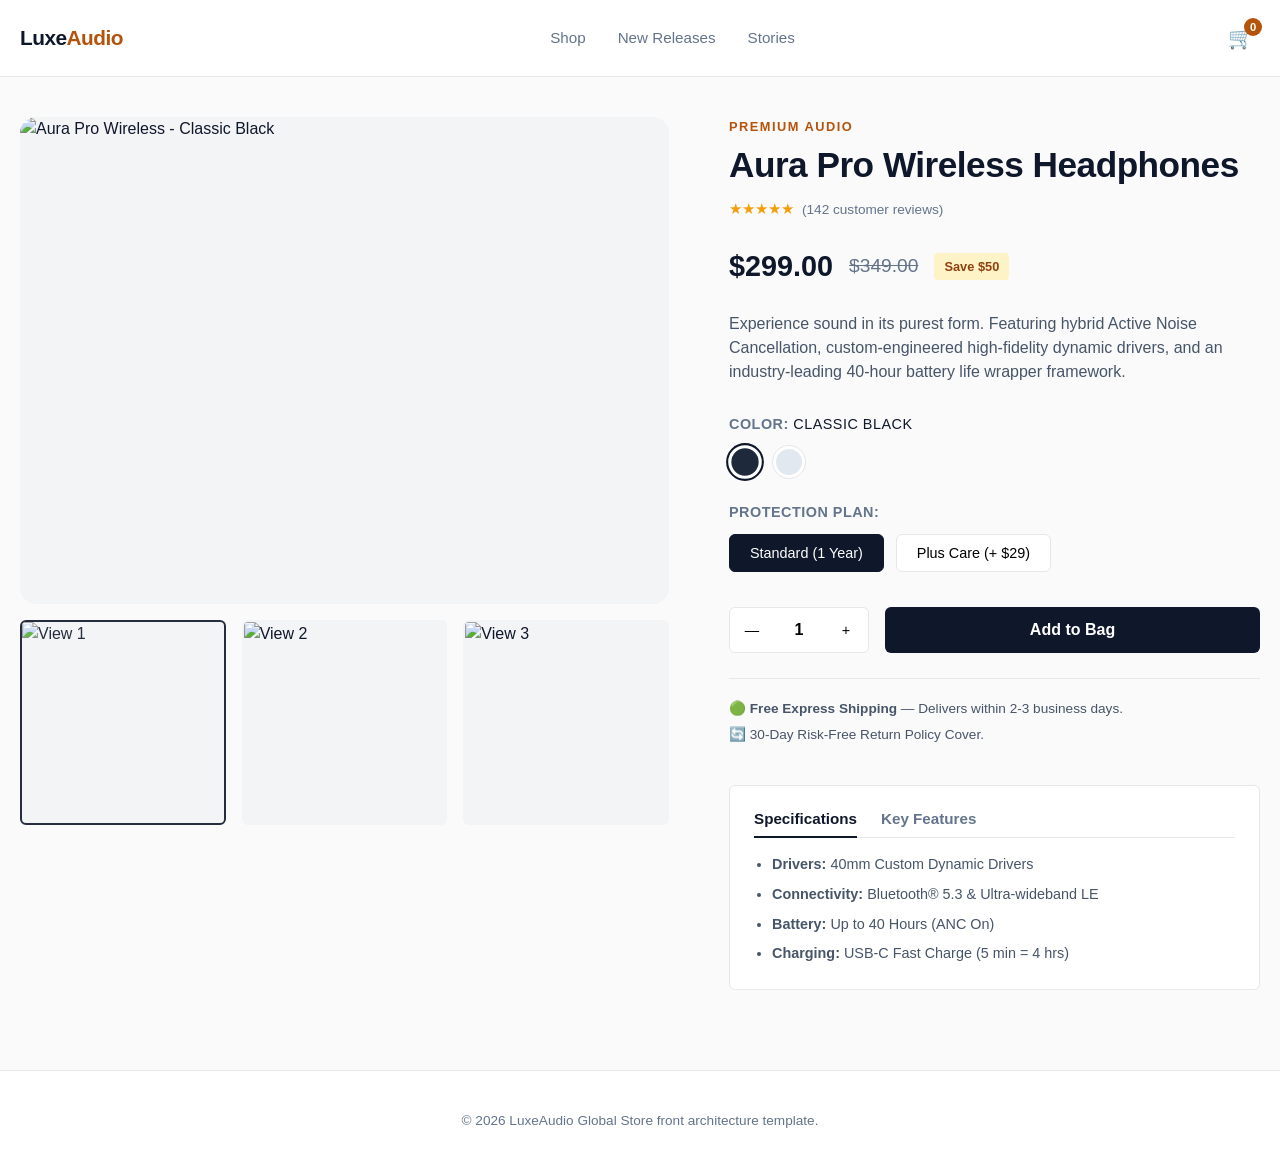
==== index.html @ 9e15b340 "itial project setup" ====
<!DOCTYPE html>
<html lang="en">
<head>
    <meta charset="UTF-8">
    <meta name="viewport" content="width=device-width, initial-scale=1.0">
    <title>Aura Pro Wireless Headphones | LuxeAudio</title>
    <link rel="stylesheet" href="style.css">
    <!-- Google Fonts -->
    <link rel="preconnect" href="https://googleapis.com">
    <link rel="preconnect" href="https://gstatic.com" crossorigin>
    <link href="https://googleapis.com/css2?family=Plus+Jakarta+Sans:wght@300;400;500;600;700&display=swap" rel="stylesheet">
</head>
<body>

    <!-- Header / Navigation -->
    <header class="header">
        <nav class="navbar">
            <a href="#" class="logo">Luxe<span>Audio</span></a>
            <ul class="nav-menu">
                <li><a href="#">Shop</a></li>
                <li><a href="#">New Releases</a></li>
                <li><a href="#">Stories</a></li>
            </ul>
            <div class="nav-actions">
                <button class="cart-icon-btn">
                    <span class="icon">🛒</span>
                    <span class="cart-badge" id="cart-count">0</span>
                </button>
            </div>
        </nav>
    </header>

    <!-- Main Product Layout Container -->
    <main class="product-container">
        
        <!-- Left Column: Interactive Image Gallery -->
        <section class="product-gallery">
            <div class="main-image-container">
                <!-- Using placeholder images representing product color variants/angles -->
                <img src="https://unsplash.com" alt="Aura Pro Wireless - Classic Black" id="main-product-img">
            </div>
            <div class="thumbnail-grid">
                <img src="https://unsplash.com" alt="View 1" class="thumb active">
                <img src="https://unsplash.com" alt="View 2" class="thumb">
                <img src="https://unsplash.com" alt="View 3" class="thumb">
            </div>
        </section>

        <!-- Right Column: Product E-commerce Engine Info -->
        <section class="product-details">
            <span class="brand-tag">Premium Audio</span>
            <h1 class="product-title">Aura Pro Wireless Headphones</h1>
            
            <!-- Rating Row -->
            <div class="rating-container">
                <span class="stars">★★★★★</span>
                <span class="reviews-count">(142 customer reviews)</span>
            </div>

            <!-- Price Row -->
            <div class="price-row">
                <span class="current-price" id="price-display">$299.00</span>
                <span class="original-price">$349.00</span>
                <span class="discount-badge">Save $50</span>
            </div>

            <p class="product-short-description">
                Experience sound in its purest form. Featuring hybrid Active Noise Cancellation, custom-engineered high-fidelity dynamic drivers, and an industry-leading 40-hour battery life wrapper framework.
            </p>

            <!-- Color Options Selection -->
            <div class="option-group">
                <h4>Color: <span id="color-label" style="font-weight: 500; color: var(--text-dark);">Classic Black</span></h4>
                <div class="color-picker">
                    <button class="color-dot active" data-color="Classic Black" data-price="299.00" data-img="https://unsplash.com" style="background-color: #1e293b;"></button>
                    <button class="color-dot" data-color="Platinum White" data-price="319.00" data-img="https://unsplash.com" style="background-color: #e2e8f0;"></button>
                </div>
            </div>

            <!-- Configuration / Warranty Selector -->
            <div class="option-group">
                <h4>Protection Plan:</h4>
                <div class="size-selector">
                    <button class="size-btn active">Standard (1 Year)</button>
                    <button class="size-btn">Plus Care (+ $29)</button>
                </div>
            </div>

            <!-- Purchase Operations Row -->
            <div class="purchase-row">
                <div class="quantity-counter">
                    <button id="qty-minus">—</button>
                    <input type="number" id="qty-input" value="1" min="1" max="10" readonly>
                    <button id="qty-plus">+</button>
                </div>
                <button class="btn btn-primary" id="add-to-cart-btn">Add to Bag</button>
            </div>

            <!-- Shipping Status Info -->
            <div class="shipping-info">
                <p>🟢 <strong>Free Express Shipping</strong> — Delivers within 2-3 business days.</p>
                <p>🔄 30-Day Risk-Free Return Policy Cover.</p>
            </div>

            <!-- Description Tabs Module -->
            <div class="tabs-container">
                <div class="tabs-header">
                    <button class="tab-link active" data-tab="specs">Specifications</button>
                    <button class="tab-link" data-tab="features">Key Features</button>
                </div>
                <div class="tab-content active" id="specs">
                    <ul>
                        <li><strong>Drivers:</strong> 40mm Custom Dynamic Drivers</li>
                        <li><strong>Connectivity:</strong> Bluetooth® 5.3 & Ultra-wideband LE</li>
                        <li><strong>Battery:</strong> Up to 40 Hours (ANC On)</li>
                        <li><strong>Charging:</strong> USB-C Fast Charge (5 min = 4 hrs)</li>
                    </ul>
                </div>
                <div class="tab-content" id="features">
                    <p>Features smart transparency modes that adapt safely to ambient surroundings, ergonomic memory foam earcups wrapped in breathable protein leather fabrics, and full multi-point universal device pairing matrix arrays.</p>
                </div>
            </div>

        </section>
    </main>

    <!-- Footer -->
    <footer class="footer">
        <p>&copy; 2026 LuxeAudio Global Store front architecture template.</p>
    </footer>

    <script src="script.js"></script>
</body>
</html>
---- style.css ----
/* Premium E-Commerce Theme Setup variables */
:root {
    --primary-action: #0f172a;
    --primary-hover: #334155;
    --accent-gold: #b45309;
    --text-dark: #0f172a;
    --text-muted: #64748b;
    --bg-light: #fafafa;
    --bg-white: #ffffff;
    --border-light: #e5e7eb;
    --radius-sm: 6px;
    --radius-lg: 16px;
    --shadow-premium: 0 20px 25px -5px rgba(0,0,0,0.03), 0 10px 10px -5px rgba(0,0,0,0.02);
}

* {
    margin: 0;
    padding: 0;
    box-sizing: border-box;
    font-family: 'Plus Jakarta Sans', sans-serif;
}

body {
    background-color: var(--bg-light);
    color: var(--text-dark);
    line-height: 1.5;
}

/* Header Navbar Configuration */
.header {
    background: var(--bg-white);
    border-bottom: 1px solid var(--border-light);
    position: sticky;
    top: 0;
    z-index: 100;
}

.navbar {
    display: flex;
    justify-content: space-between;
    align-items: center;
    max-width: 1300px;
    margin: 0 auto;
    padding: 20px;
}

.logo {
    font-size: 1.3rem;
    font-weight: 700;
    text-decoration: none;
    color: var(--text-dark);
    letter-spacing: -0.5px;
}

.logo span { color: var(--accent-gold); }

.nav-menu {
    display: flex;
    list-style: none;
    gap: 32px;
}

.nav-menu a {
    text-decoration: none;
    color: var(--text-muted);
    font-weight: 500;
    font-size: 0.95rem;
    transition: color 0.2s;
}

.nav-menu a:hover { color: var(--text-dark); }

.cart-icon-btn {
    background: none;
    border: none;
    font-size: 1.3rem;
    cursor: pointer;
    position: relative;
    padding: 6px;
}

.cart-badge {
    position: absolute;
    top: -2px;
    right: -2px;
    background: var(--accent-gold);
    color: white;
    font-size: 0.7rem;
    width: 18px;
    height: 18px;
    border-radius: 50%;
    display: flex;
    align-items: center;
    justify-content: center;
    font-weight: 700;
}

/* Main Split Product Presentation Page Structure Layout */
.product-container {
    max-width: 1300px;
    margin: 40px auto;
    padding: 0 20px;
    display: grid;
    grid-template-columns: 1.1fr 0.9fr;
    gap: 60px;
}

/* Gallery Module Layout mechanics */
.product-gallery {
    display: flex;
    flex-direction: column;
    gap: 16px;
}

.main-image-container {
    background: #f3f4f6;
    border-radius: var(--radius-lg);
    overflow: hidden;
    display: flex;
    align-items: center;
    justify-content: center;
    aspect-ratio: 4 / 3;
}

.main-image-container img {
    width: 100%;
    height: 100%;
    object-fit: cover;
    transition: transform 0.3s ease;
}

.thumbnail-grid {
    display: grid;
    grid-template-columns: repeat(3, 1fr);
    gap: 16px;
}

.thumbnail-grid img {
    width: 100%;
    aspect-ratio: 1;
    object-fit: cover;
    background: #f3f4f6;
    border-radius: var(--radius-sm);
    cursor: pointer;
    border: 2px solid transparent;
    transition: all 0.2s;
}

.thumbnail-grid img.active, .thumbnail-grid img:hover {
    border-color: var(--primary-action);
    opacity: 0.9;
}

/* Details Info Right Grid Column Component styling */
.brand-tag {
    font-size: 0.8rem;
    text-transform: uppercase;
    letter-spacing: 1.5px;
    color: var(--accent-gold);
    font-weight: 700;
    display: block;
    margin-bottom: 8px;
}

.product-title {
    font-size: 2.2rem;
    font-weight: 700;
    letter-spacing: -0.5px;
    line-height: 1.2;
    margin-bottom: 12px;
}

.rating-container {
    display: flex;
    align-items: center;
    gap: 8px;
    margin-bottom: 24px;
}

.stars { color: #f59e0b; font-size: 0.95rem; }
.reviews-count { color: var(--text-muted); font-size: 0.85rem; }

.price-row {
    display: flex;
    align-items: center;
    gap: 16px;
    margin-bottom: 24px;
}

.current-price { font-size: 1.8rem; font-weight: 700; color: var(--text-dark); }
.original-price { font-size: 1.2rem; text-decoration: line-through; color: var(--text-muted); }

.discount-badge {
    background: #fef3c7;
    color: #92400e;
    padding: 4px 10px;
    font-size: 0.8rem;
    font-weight: 600;
    border-radius: 4px;
}

.product-short-description {
    color: #475569;
    font-size: 1rem;
    margin-bottom: 30px;
}

/* Dynamic Option Variant Groups layout control lines */
.option-group {
    margin-bottom: 24px;
}

.option-group h4 {
    font-size: 0.9rem;
    color: var(--text-muted);
    text-transform: uppercase;
    letter-spacing: 0.5px;
    margin-bottom: 10px;
}

.color-picker {
    display: flex;
    gap: 12px;
}

.color-dot {
    width: 32px;
    height: 32px;
    border-radius: 50%;
    border: 3px solid white;
    outline: 1px solid var(--border-light);
    cursor: pointer;
    transition: transform 0.2s;
}

.color-dot.active { outline: 2px solid var(--primary-action); transform: scale(1.05); }

.size-selector {
    display: flex;
    gap: 12px;
}

.size-btn {
    background: white;
    border: 1px solid var(--border-light);
    padding: 10px 20px;
    font-size: 0.9rem;
    font-weight: 500;
    border-radius: var(--radius-sm);
    cursor: pointer;
    transition: all 0.2s;
}

.size-btn.active, .size-btn:hover {
    border-color: var(--primary-action);
    background: var(--primary-action);
    color: white;
}

/* Purchase Control Matrix Box element styling blocks */
.purchase-row {
    display: flex;
    gap: 16px;
    margin-top: 35px;
    margin-bottom: 25px;
}

.quantity-counter {
    display: flex;
    border: 1px solid var(--border-light);
    border-radius: var(--radius-sm);
    background: white;
    overflow: hidden;
}

.quantity-counter button {
    background: none;
    border: none;
    width: 44px;
    font-size: 0.9rem;
    cursor: pointer;
    transition: background 0.2s;
}

.quantity-counter button:hover { background: #f3f4f6; }

.quantity-counter input {
    width: 50px;
    border: none;
    text-align: center;
    font-size: 1rem;
    font-weight: 600;
    outline: none;
}

/* Remove default spin wheels on quantity fields */
.quantity-counter input::-webkit-outer-spin-button,
.quantity-counter input::-webkit-inner-spin-button {
    -webkit-appearance: none; margin: 0;
}

.btn {
    padding: 14px 28px;
    font-size: 1rem;
    font-weight: 600;
    border-radius: var(--radius-sm);
    cursor: pointer;
    border: none;
    transition: all 0.2s;
}

.btn-primary {
    background: var(--primary-action);
    color: white;
    flex-grow: 1;
}

.btn-primary:hover { background: var(--primary-hover); }

.shipping-info {
    border-top: 1px solid var(--border-light);
    padding-top: 20px;
    font-size: 0.85rem;
    color: #475569;
    display: flex;
    flex-direction: column;
    gap: 6px;
}

/* Technical Specification Tabs Section Component rules */
.tabs-container {
    margin-top: 40px;
    background: white;
    border: 1px solid var(--border-light);
    border-radius: var(--radius-sm);
    padding: 24px;
}

.tabs-header {
    display: flex;
    border-bottom: 1px solid var(--border-light);
    gap: 24px;
    margin-bottom: 16px;
}

.tab-link {
    background: none;
    border: none;
    font-size: 0.95rem;
    font-weight: 600;
    color: var(--text-muted);
    padding-bottom: 10px;
    cursor: pointer;
    position: relative;
}

.tab-link.active {
    color: var(--primary-action);
}

.tab-link.active::after {
    content: '';
    position: absolute;
    bottom: -1px;
    left: 0;
    width: 100%;
    height: 2px;
    background: var(--primary-action);
}

.tab-content { display: none; font-size: 0.9rem; color: #475569; }
.tab-content.active { display: block; }
.tab-content ul { padding-left: 18px; display: flex; flex-direction: column; gap: 8px; }

/* Global Footer Layout structure */
.footer {
    text-align: center;
    padding: 40px 20px;
    color: var(--text-muted);
    font-size: 0.85rem;
    margin-top: 80px;
    border-top: 1px solid var(--border-light);
    background: white;
}

/* Fluid Device Responsive Media Breakpoints Layout mapping */
@media (max-width: 968px) {
    .product-container { grid-template-columns: 1fr; gap: 40px; }
    .product-title { font-size: 1.8rem; }
}
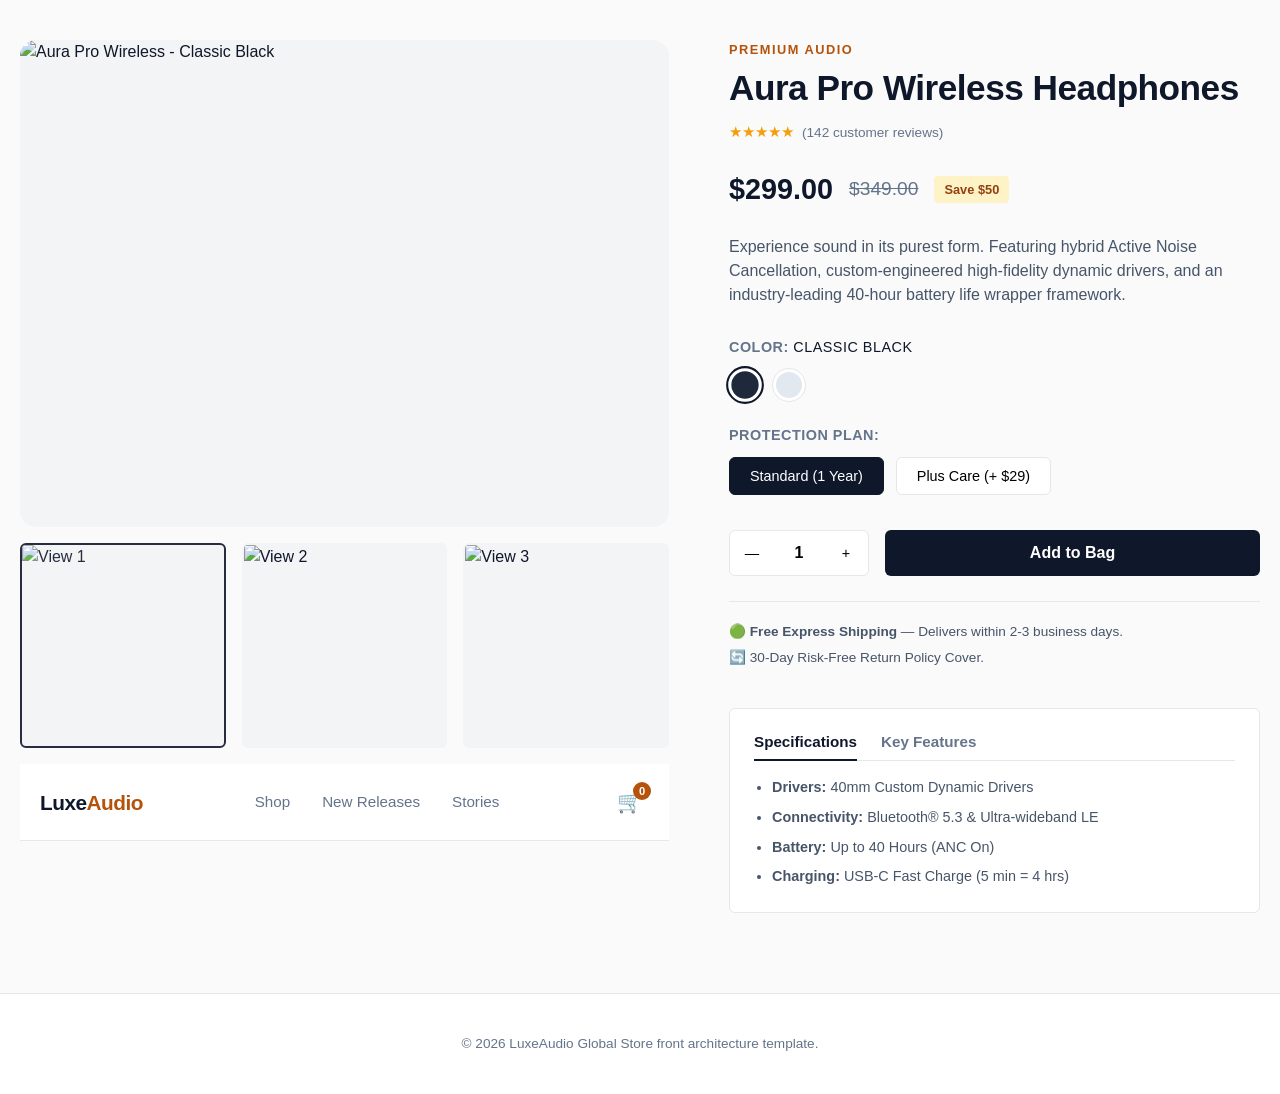
==== commit 1830fffd: "add website navbar" ====
--- a/index.html
+++ b/index.html
@@ -13,7 +13,22 @@
 <body>
 
     <!-- Header / Navigation -->
-    <header class="header">
+    
+
+    <!-- Main Product Layout Container -->
+    <main class="product-container">
+        
+        <!-- Left Column: Interactive Image Gallery -->
+        <section class="product-gallery">
+            <div class="main-image-container">
+                <!-- Using placeholder images representing product color variants/angles -->
+                <img src="https://unsplash.com" alt="Aura Pro Wireless - Classic Black" id="main-product-img">
+            </div>
+            <div class="thumbnail-grid">
+                <img src="https://unsplash.com" alt="View 1" class="thumb active">
+                <img src="https://unsplash.com" alt="View 2" class="thumb">
+                <img src="https://unsplash.com" alt="View 3" class="thumb">
+            </div><header class="header">
         <nav class="navbar">
             <a href="#" class="logo">Luxe<span>Audio</span></a>
             <ul class="nav-menu">
@@ -29,21 +44,6 @@
             </div>
         </nav>
     </header>
-
-    <!-- Main Product Layout Container -->
-    <main class="product-container">
-        
-        <!-- Left Column: Interactive Image Gallery -->
-        <section class="product-gallery">
-            <div class="main-image-container">
-                <!-- Using placeholder images representing product color variants/angles -->
-                <img src="https://unsplash.com" alt="Aura Pro Wireless - Classic Black" id="main-product-img">
-            </div>
-            <div class="thumbnail-grid">
-                <img src="https://unsplash.com" alt="View 1" class="thumb active">
-                <img src="https://unsplash.com" alt="View 2" class="thumb">
-                <img src="https://unsplash.com" alt="View 3" class="thumb">
-            </div>
         </section>
 
         <!-- Right Column: Product E-commerce Engine Info -->
